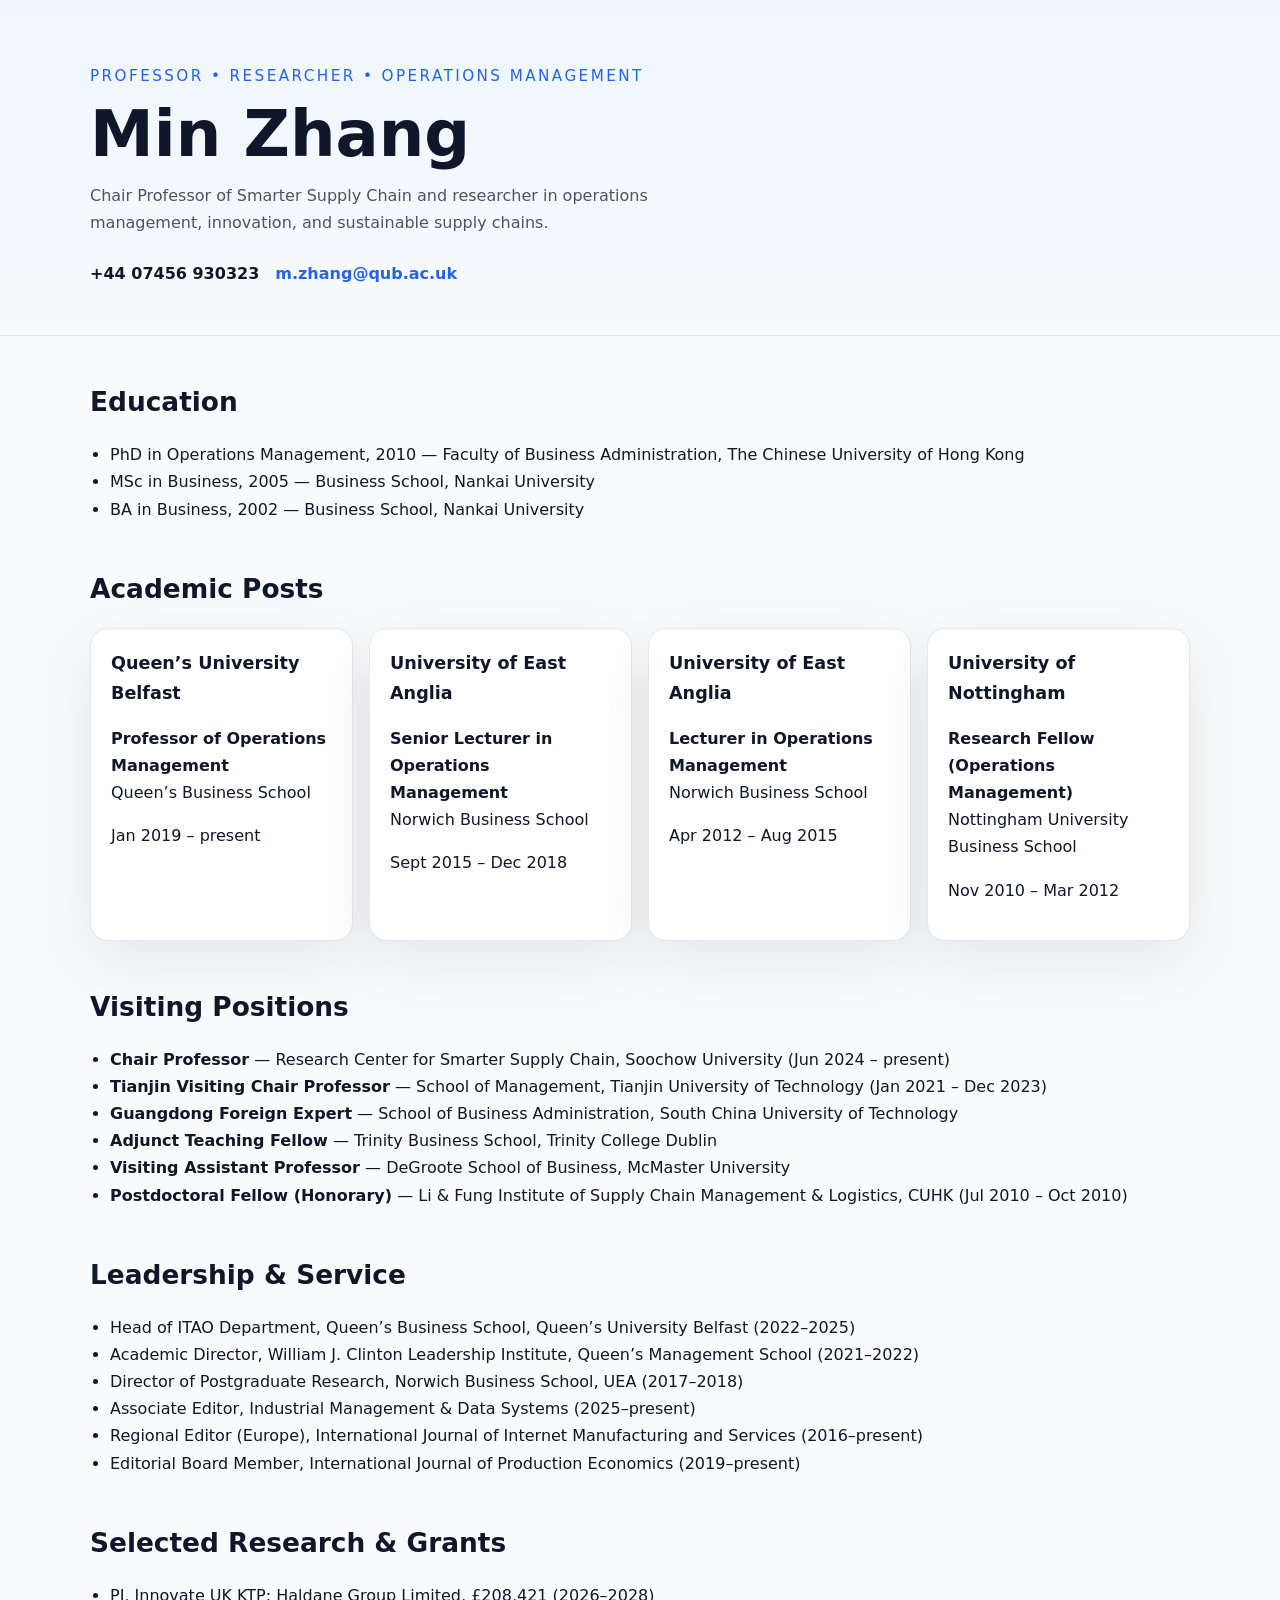
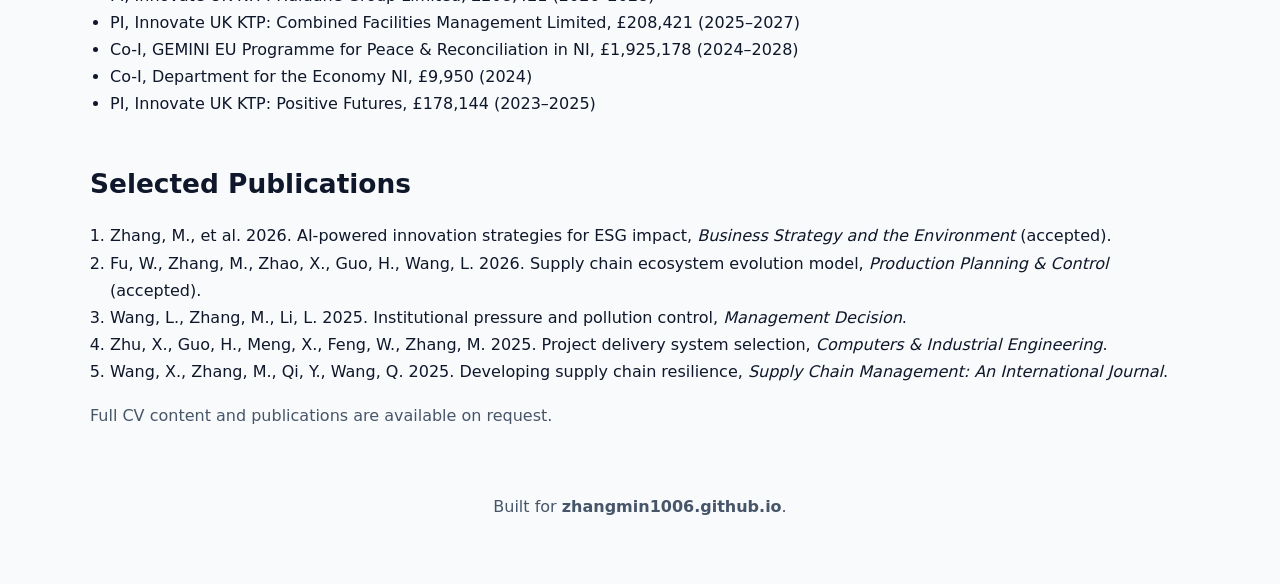
==== index.html @ 07872f47 "Initial personal website build from CV" ====
<!DOCTYPE html>
<html lang="en">
<head>
  <meta charset="UTF-8" />
  <meta name="viewport" content="width=device-width, initial-scale=1.0" />
  <title>Min Zhang | Operations Management</title>
  <link rel="stylesheet" href="styles.css" />
</head>
<body>
  <header class="hero">
    <div class="wrapper">
      <p class="eyebrow">Professor • Researcher • Operations Management</p>
      <h1>Min Zhang</h1>
      <p class="subtitle">Chair Professor of Smarter Supply Chain and researcher in operations management, innovation, and sustainable supply chains.</p>
      <div class="contact-list">
        <span>+44 07456 930323</span>
        <a href="mailto:m.zhang@qub.ac.uk">m.zhang@qub.ac.uk</a>
      </div>
    </div>
  </header>

  <main class="wrapper">
    <section id="education">
      <h2>Education</h2>
      <ul>
        <li>PhD in Operations Management, 2010 — Faculty of Business Administration, The Chinese University of Hong Kong</li>
        <li>MSc in Business, 2005 — Business School, Nankai University</li>
        <li>BA in Business, 2002 — Business School, Nankai University</li>
      </ul>
    </section>

    <section id="experience">
      <h2>Academic Posts</h2>
      <div class="card-grid">
        <article>
          <h3>Queen’s University Belfast</h3>
          <p><strong>Professor of Operations Management</strong><br />Queen’s Business School</p>
          <p>Jan 2019 – present</p>
        </article>
        <article>
          <h3>University of East Anglia</h3>
          <p><strong>Senior Lecturer in Operations Management</strong><br />Norwich Business School</p>
          <p>Sept 2015 – Dec 2018</p>
        </article>
        <article>
          <h3>University of East Anglia</h3>
          <p><strong>Lecturer in Operations Management</strong><br />Norwich Business School</p>
          <p>Apr 2012 – Aug 2015</p>
        </article>
        <article>
          <h3>University of Nottingham</h3>
          <p><strong>Research Fellow (Operations Management)</strong><br />Nottingham University Business School</p>
          <p>Nov 2010 – Mar 2012</p>
        </article>
      </div>
    </section>

    <section id="visiting">
      <h2>Visiting Positions</h2>
      <ul>
        <li><strong>Chair Professor</strong> — Research Center for Smarter Supply Chain, Soochow University (Jun 2024 – present)</li>
        <li><strong>Tianjin Visiting Chair Professor</strong> — School of Management, Tianjin University of Technology (Jan 2021 – Dec 2023)</li>
        <li><strong>Guangdong Foreign Expert</strong> — School of Business Administration, South China University of Technology</li>
        <li><strong>Adjunct Teaching Fellow</strong> — Trinity Business School, Trinity College Dublin</li>
        <li><strong>Visiting Assistant Professor</strong> — DeGroote School of Business, McMaster University</li>
        <li><strong>Postdoctoral Fellow (Honorary)</strong> — Li & Fung Institute of Supply Chain Management & Logistics, CUHK (Jul 2010 – Oct 2010)</li>
      </ul>
    </section>

    <section id="service">
      <h2>Leadership & Service</h2>
      <ul>
        <li>Head of ITAO Department, Queen’s Business School, Queen’s University Belfast (2022–2025)</li>
        <li>Academic Director, William J. Clinton Leadership Institute, Queen’s Management School (2021–2022)</li>
        <li>Director of Postgraduate Research, Norwich Business School, UEA (2017–2018)</li>
        <li>Associate Editor, Industrial Management & Data Systems (2025–present)</li>
        <li>Regional Editor (Europe), International Journal of Internet Manufacturing and Services (2016–present)</li>
        <li>Editorial Board Member, International Journal of Production Economics (2019–present)</li>
      </ul>
    </section>

    <section id="research">
      <h2>Selected Research & Grants</h2>
      <ul>
        <li>PI, Innovate UK KTP: Haldane Group Limited, £208,421 (2026–2028)</li>
        <li>PI, Innovate UK KTP: Combined Facilities Management Limited, £208,421 (2025–2027)</li>
        <li>Co-I, GEMINI EU Programme for Peace & Reconciliation in NI, £1,925,178 (2024–2028)</li>
        <li>Co-I, Department for the Economy NI, £9,950 (2024)</li>
        <li>PI, Innovate UK KTP: Positive Futures, £178,144 (2023–2025)</li>
      </ul>
    </section>

    <section id="publications">
      <h2>Selected Publications</h2>
      <ol>
        <li>Zhang, M., et al. 2026. AI-powered innovation strategies for ESG impact, <em>Business Strategy and the Environment</em> (accepted).</li>
        <li>Fu, W., Zhang, M., Zhao, X., Guo, H., Wang, L. 2026. Supply chain ecosystem evolution model, <em>Production Planning & Control</em> (accepted).</li>
        <li>Wang, L., Zhang, M., Li, L. 2025. Institutional pressure and pollution control, <em>Management Decision</em>.</li>
        <li>Zhu, X., Guo, H., Meng, X., Feng, W., Zhang, M. 2025. Project delivery system selection, <em>Computers & Industrial Engineering</em>.</li>
        <li>Wang, X., Zhang, M., Qi, Y., Wang, Q. 2025. Developing supply chain resilience, <em>Supply Chain Management: An International Journal</em>.</li>
      </ol>
      <p class="note">Full CV content and publications are available on request.</p>
    </section>
  </main>

  <footer class="footer">
    <p>Built for <strong>zhangmin1006.github.io</strong>.</p>
  </footer>
</body>
</html>
---- styles.css ----
:root {
  color-scheme: light;
  --bg: #f8fafc;
  --panel: #ffffff;
  --text: #0f172a;
  --muted: #475569;
  --accent: #2563eb;
  --border: #e2e8f0;
  --shadow: 0 20px 60px rgba(15, 23, 42, 0.08);
}

* {
  box-sizing: border-box;
}

body {
  margin: 0;
  font-family: Inter, system-ui, sans-serif;
  background: var(--bg);
  color: var(--text);
  line-height: 1.7;
}

a {
  color: var(--accent);
  text-decoration: none;
}

a:hover {
  text-decoration: underline;
}

.wrapper {
  width: min(1100px, calc(100% - 2rem));
  margin: 0 auto;
}

.hero {
  padding: 4rem 0 3rem;
  background: linear-gradient(180deg, #eff6ff 0%, #f8fafc 100%);
  border-bottom: 1px solid var(--border);
}

.eyebrow {
  margin: 0 0 0.75rem;
  font-size: 0.95rem;
  letter-spacing: 0.16em;
  text-transform: uppercase;
  color: var(--accent);
}

.hero h1 {
  margin: 0;
  font-size: clamp(2.6rem, 5vw, 4.5rem);
  line-height: 1;
}

.subtitle {
  max-width: 60ch;
  margin: 1rem 0 1.5rem;
  color: var(--muted);
}

.contact-list {
  display: flex;
  flex-wrap: wrap;
  gap: 1rem;
  font-weight: 600;
}

section {
  margin-top: 2.75rem;
}

section h2 {
  margin-bottom: 1rem;
  font-size: 1.65rem;
}

ul,
ol {
  margin: 0;
  padding-left: 1.25rem;
}

.card-grid {
  display: grid;
  gap: 1rem;
  grid-template-columns: repeat(auto-fit, minmax(240px, 1fr));
}

article {
  padding: 1.25rem;
  background: var(--panel);
  border: 1px solid var(--border);
  border-radius: 18px;
  box-shadow: var(--shadow);
}

article h3 {
  margin: 0 0 0.5rem;
  font-size: 1.1rem;
}

.note {
  margin-top: 1rem;
  color: var(--muted);
}

.footer {
  padding: 2rem 0 3rem;
  text-align: center;
  color: var(--muted);
}

@media (max-width: 600px) {
  .hero {
    padding-top: 3rem;
  }
}
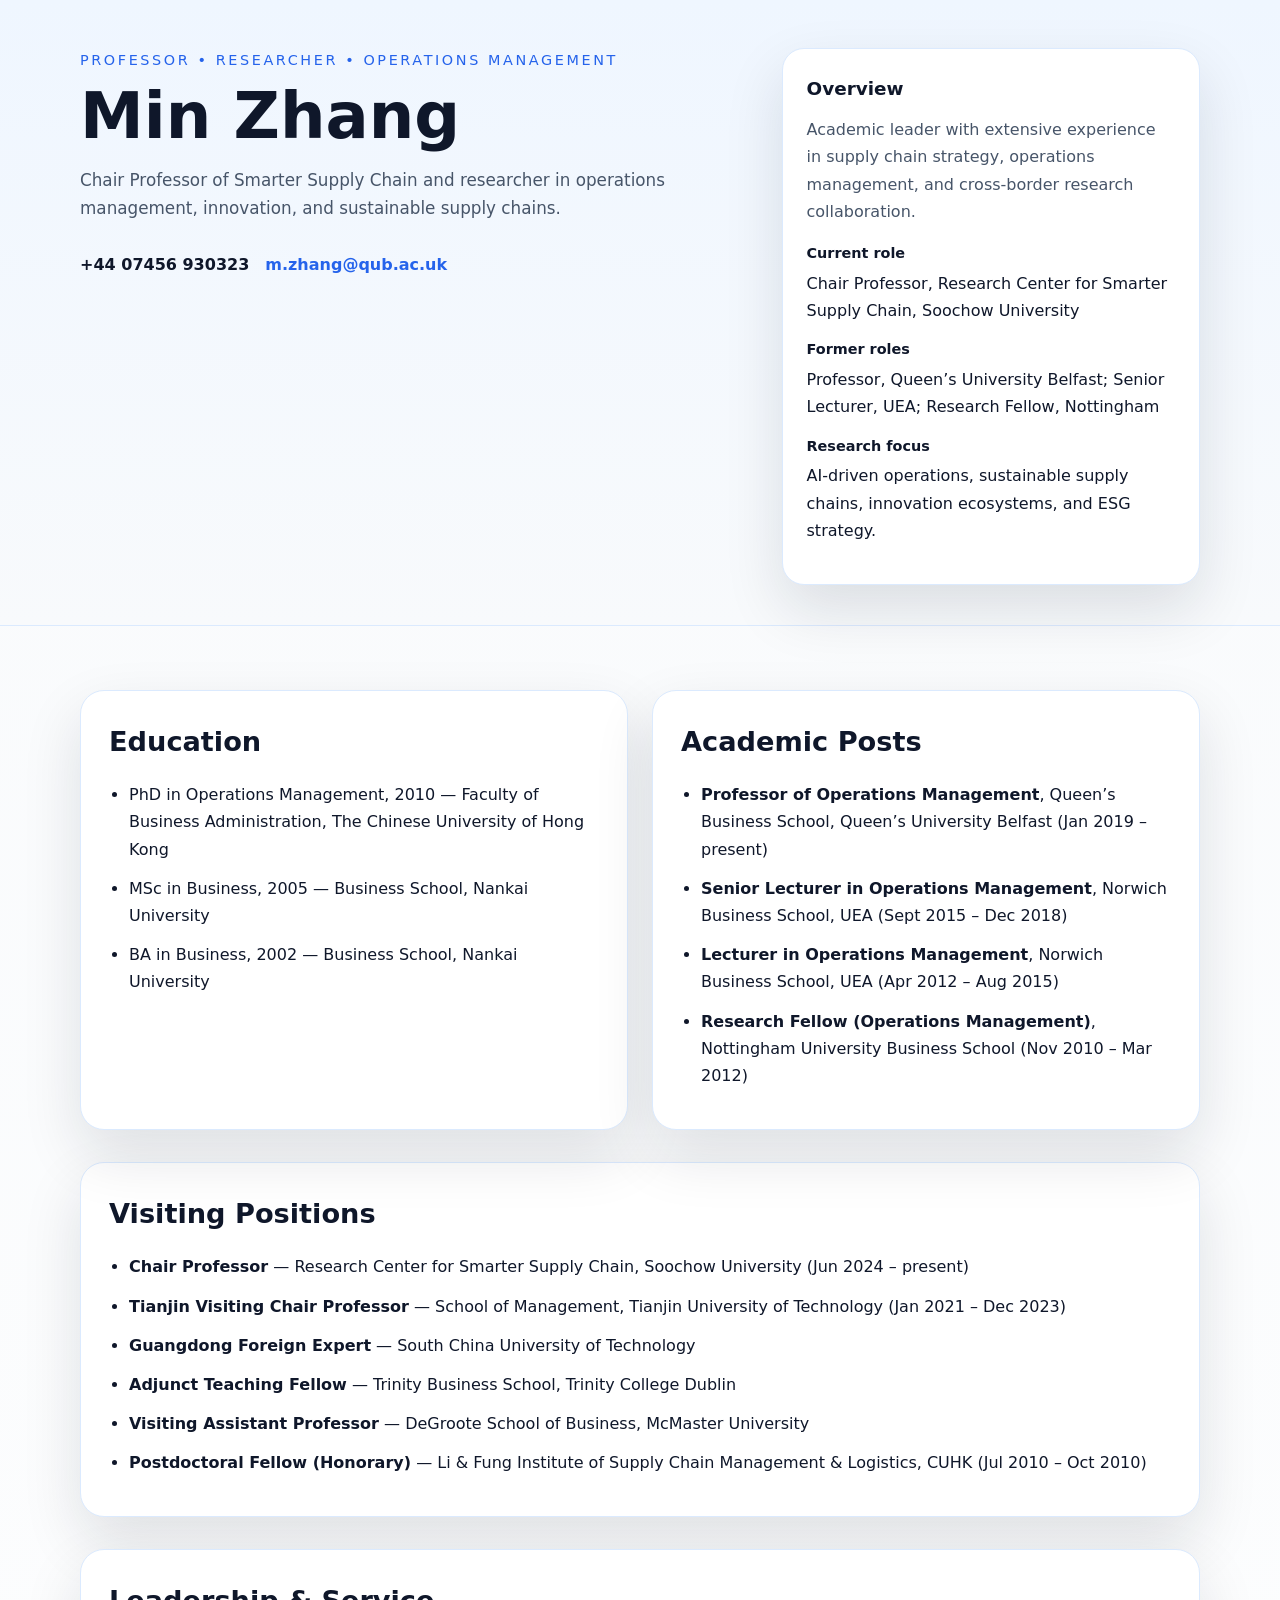
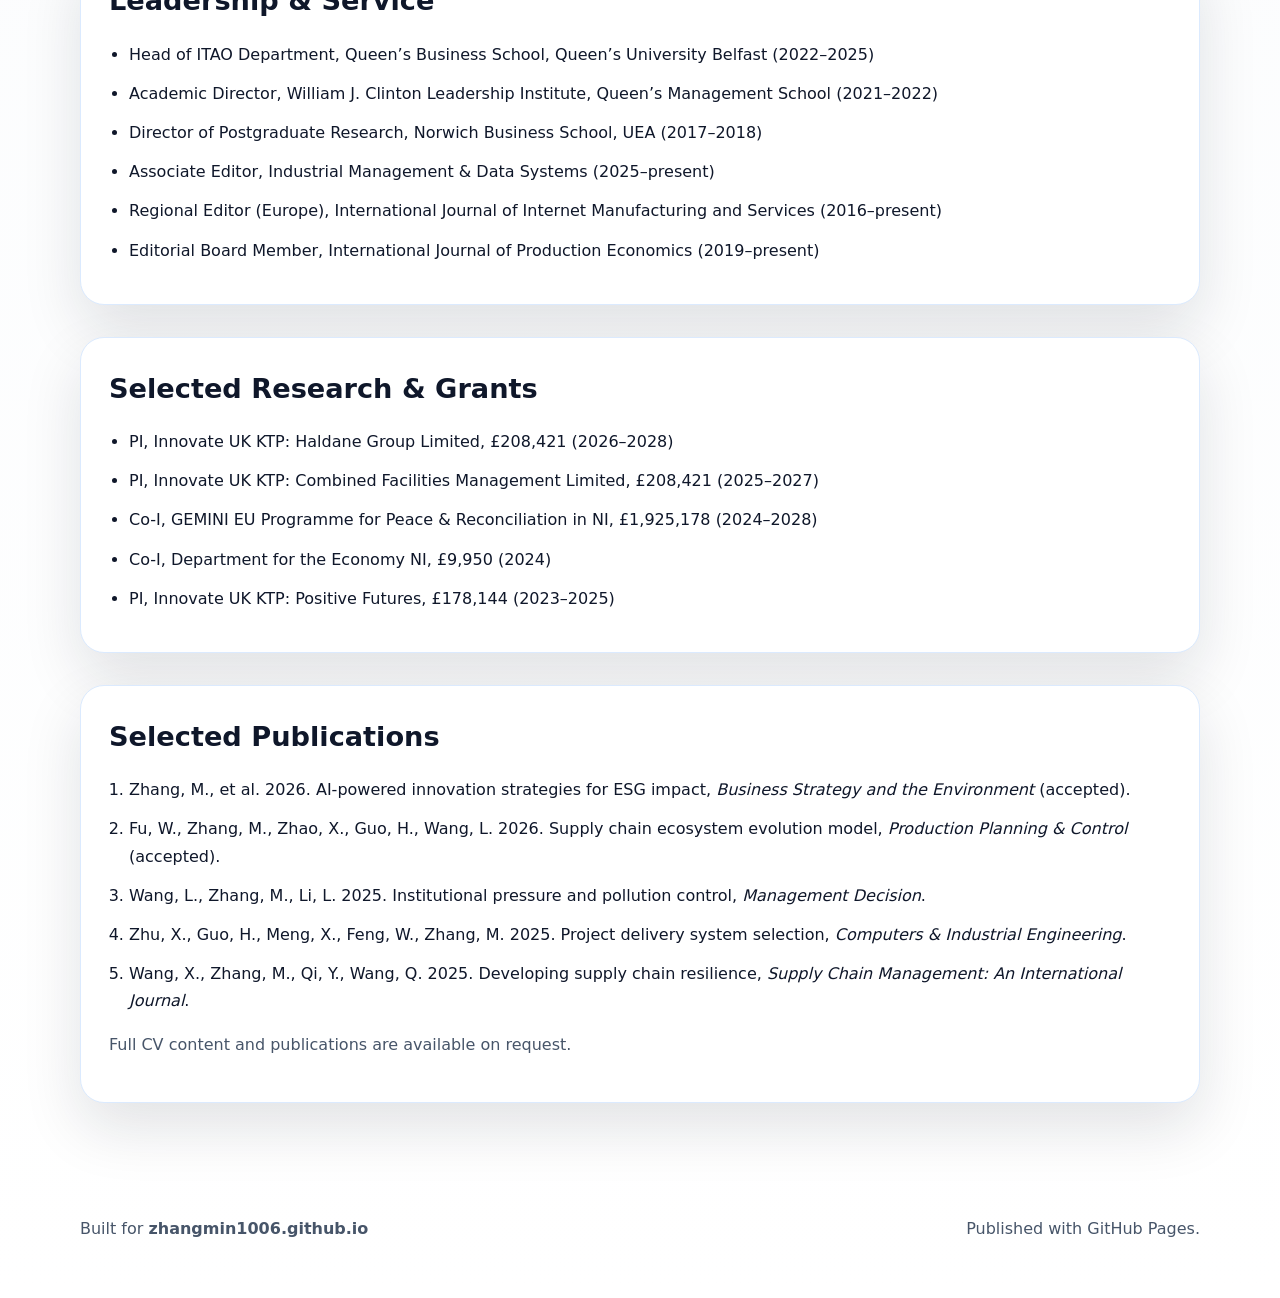
==== commit 33710743: "Revise website layout and styling" ====
--- a/index.html
+++ b/index.html
@@ -3,71 +3,81 @@
 <head>
   <meta charset="UTF-8" />
   <meta name="viewport" content="width=device-width, initial-scale=1.0" />
+  <meta name="description" content="Min Zhang | Chair Professor of Smarter Supply Chain, Operations Management researcher and academic leader." />
   <title>Min Zhang | Operations Management</title>
   <link rel="stylesheet" href="styles.css" />
 </head>
 <body>
   <header class="hero">
-    <div class="wrapper">
-      <p class="eyebrow">Professor • Researcher • Operations Management</p>
-      <h1>Min Zhang</h1>
-      <p class="subtitle">Chair Professor of Smarter Supply Chain and researcher in operations management, innovation, and sustainable supply chains.</p>
-      <div class="contact-list">
-        <span>+44 07456 930323</span>
-        <a href="mailto:m.zhang@qub.ac.uk">m.zhang@qub.ac.uk</a>
+    <div class="wrapper hero-grid">
+      <div class="hero-copy">
+        <p class="eyebrow">Professor • Researcher • Operations Management</p>
+        <h1>Min Zhang</h1>
+        <p class="subtitle">Chair Professor of Smarter Supply Chain and researcher in operations management, innovation, and sustainable supply chains.</p>
+        <div class="contact-list">
+          <span>+44 07456 930323</span>
+          <a href="mailto:m.zhang@qub.ac.uk">m.zhang@qub.ac.uk</a>
+        </div>
       </div>
+
+      <aside class="hero-aside">
+        <div class="profile-card">
+          <h2>Overview</h2>
+          <p>Academic leader with extensive experience in supply chain strategy, operations management, and cross-border research collaboration.</p>
+          <dl>
+            <div>
+              <dt>Current role</dt>
+              <dd>Chair Professor, Research Center for Smarter Supply Chain, Soochow University</dd>
+            </div>
+            <div>
+              <dt>Former roles</dt>
+              <dd>Professor, Queen’s University Belfast; Senior Lecturer, UEA; Research Fellow, Nottingham</dd>
+            </div>
+            <div>
+              <dt>Research focus</dt>
+              <dd>AI-driven operations, sustainable supply chains, innovation ecosystems, and ESG strategy.</dd>
+            </div>
+          </dl>
+        </div>
+      </aside>
     </div>
   </header>
 
   <main class="wrapper">
-    <section id="education">
-      <h2>Education</h2>
-      <ul>
-        <li>PhD in Operations Management, 2010 — Faculty of Business Administration, The Chinese University of Hong Kong</li>
-        <li>MSc in Business, 2005 — Business School, Nankai University</li>
-        <li>BA in Business, 2002 — Business School, Nankai University</li>
-      </ul>
+    <section class="section-grid">
+      <article>
+        <h2>Education</h2>
+        <ul>
+          <li>PhD in Operations Management, 2010 — Faculty of Business Administration, The Chinese University of Hong Kong</li>
+          <li>MSc in Business, 2005 — Business School, Nankai University</li>
+          <li>BA in Business, 2002 — Business School, Nankai University</li>
+        </ul>
+      </article>
+
+      <article>
+        <h2>Academic Posts</h2>
+        <ul>
+          <li><strong>Professor of Operations Management</strong>, Queen’s Business School, Queen’s University Belfast (Jan 2019 – present)</li>
+          <li><strong>Senior Lecturer in Operations Management</strong>, Norwich Business School, UEA (Sept 2015 – Dec 2018)</li>
+          <li><strong>Lecturer in Operations Management</strong>, Norwich Business School, UEA (Apr 2012 – Aug 2015)</li>
+          <li><strong>Research Fellow (Operations Management)</strong>, Nottingham University Business School (Nov 2010 – Mar 2012)</li>
+        </ul>
+      </article>
     </section>
 
-    <section id="experience">
-      <h2>Academic Posts</h2>
-      <div class="card-grid">
-        <article>
-          <h3>Queen’s University Belfast</h3>
-          <p><strong>Professor of Operations Management</strong><br />Queen’s Business School</p>
-          <p>Jan 2019 – present</p>
-        </article>
-        <article>
-          <h3>University of East Anglia</h3>
-          <p><strong>Senior Lecturer in Operations Management</strong><br />Norwich Business School</p>
-          <p>Sept 2015 – Dec 2018</p>
-        </article>
-        <article>
-          <h3>University of East Anglia</h3>
-          <p><strong>Lecturer in Operations Management</strong><br />Norwich Business School</p>
-          <p>Apr 2012 – Aug 2015</p>
-        </article>
-        <article>
-          <h3>University of Nottingham</h3>
-          <p><strong>Research Fellow (Operations Management)</strong><br />Nottingham University Business School</p>
-          <p>Nov 2010 – Mar 2012</p>
-        </article>
-      </div>
-    </section>
-
-    <section id="visiting">
+    <section id="visiting" class="card-section">
       <h2>Visiting Positions</h2>
       <ul>
         <li><strong>Chair Professor</strong> — Research Center for Smarter Supply Chain, Soochow University (Jun 2024 – present)</li>
         <li><strong>Tianjin Visiting Chair Professor</strong> — School of Management, Tianjin University of Technology (Jan 2021 – Dec 2023)</li>
-        <li><strong>Guangdong Foreign Expert</strong> — School of Business Administration, South China University of Technology</li>
+        <li><strong>Guangdong Foreign Expert</strong> — South China University of Technology</li>
         <li><strong>Adjunct Teaching Fellow</strong> — Trinity Business School, Trinity College Dublin</li>
         <li><strong>Visiting Assistant Professor</strong> — DeGroote School of Business, McMaster University</li>
         <li><strong>Postdoctoral Fellow (Honorary)</strong> — Li & Fung Institute of Supply Chain Management & Logistics, CUHK (Jul 2010 – Oct 2010)</li>
       </ul>
     </section>
 
-    <section id="service">
+    <section id="service" class="card-section">
       <h2>Leadership & Service</h2>
       <ul>
         <li>Head of ITAO Department, Queen’s Business School, Queen’s University Belfast (2022–2025)</li>
@@ -79,7 +89,7 @@
       </ul>
     </section>
 
-    <section id="research">
+    <section id="research" class="card-section">
       <h2>Selected Research & Grants</h2>
       <ul>
         <li>PI, Innovate UK KTP: Haldane Group Limited, £208,421 (2026–2028)</li>
@@ -90,7 +100,7 @@
       </ul>
     </section>
 
-    <section id="publications">
+    <section id="publications" class="card-section">
       <h2>Selected Publications</h2>
       <ol>
         <li>Zhang, M., et al. 2026. AI-powered innovation strategies for ESG impact, <em>Business Strategy and the Environment</em> (accepted).</li>
@@ -104,7 +114,10 @@
   </main>
 
   <footer class="footer">
-    <p>Built for <strong>zhangmin1006.github.io</strong>.</p>
+    <div class="wrapper footer-content">
+      <p>Built for <strong>zhangmin1006.github.io</strong></p>
+      <p>Published with GitHub Pages.</p>
+    </div>
   </footer>
 </body>
 </html>
--- a/styles.css
+++ b/styles.css
@@ -5,20 +5,28 @@
   --text: #0f172a;
   --muted: #475569;
   --accent: #2563eb;
-  --border: #e2e8f0;
-  --shadow: 0 20px 60px rgba(15, 23, 42, 0.08);
+  --border: #dbeafe;
+  --shadow: 0 25px 60px rgba(15, 23, 42, 0.12);
 }
 
 * {
   box-sizing: border-box;
 }
 
+html {
+  scroll-behavior: smooth;
+}
+
 body {
   margin: 0;
-  font-family: Inter, system-ui, sans-serif;
-  background: var(--bg);
+  font-family: Inter, system-ui, -apple-system, BlinkMacSystemFont, "Segoe UI", sans-serif;
+  background: linear-gradient(180deg, #f8fafc 0%, #ffffff 100%);
   color: var(--text);
   line-height: 1.7;
+}
+
+img {
+  max-width: 100%;
 }
 
 a {
@@ -26,39 +34,48 @@
   text-decoration: none;
 }
 
-a:hover {
+a:hover,
+a:focus {
   text-decoration: underline;
 }
 
 .wrapper {
-  width: min(1100px, calc(100% - 2rem));
+  width: min(1120px, calc(100% - 2rem));
   margin: 0 auto;
 }
 
 .hero {
-  padding: 4rem 0 3rem;
+  padding: 3rem 0 2.5rem;
   background: linear-gradient(180deg, #eff6ff 0%, #f8fafc 100%);
   border-bottom: 1px solid var(--border);
 }
 
+.hero-grid {
+  display: grid;
+  grid-template-columns: 1.6fr 1fr;
+  gap: 2rem;
+  align-items: start;
+}
+
 .eyebrow {
   margin: 0 0 0.75rem;
-  font-size: 0.95rem;
-  letter-spacing: 0.16em;
+  font-size: 0.9rem;
+  letter-spacing: 0.18em;
   text-transform: uppercase;
   color: var(--accent);
 }
 
 .hero h1 {
   margin: 0;
-  font-size: clamp(2.6rem, 5vw, 4.5rem);
-  line-height: 1;
+  font-size: clamp(3rem, 5vw, 4.4rem);
+  line-height: 1.02;
 }
 
 .subtitle {
   max-width: 60ch;
-  margin: 1rem 0 1.5rem;
-  color: var(--muted);
+  margin: 1rem 0 1.75rem;
+  color: var(--muted);
+  font-size: 1.05rem;
 }
 
 .contact-list {
@@ -66,15 +83,76 @@
   flex-wrap: wrap;
   gap: 1rem;
   font-weight: 600;
+  color: var(--text);
+}
+
+.hero-aside {
+  display: grid;
+  gap: 1rem;
+}
+
+.profile-card {
+  padding: 1.5rem;
+  border-radius: 22px;
+  background: var(--panel);
+  border: 1px solid var(--border);
+  box-shadow: var(--shadow);
+}
+
+.profile-card h2 {
+  margin-top: 0;
+  margin-bottom: 0.75rem;
+  font-size: 1.15rem;
+}
+
+.profile-card p {
+  margin: 0 0 1rem;
+  color: var(--muted);
+}
+
+.profile-card dl {
+  display: grid;
+  gap: 0.85rem;
+}
+
+.profile-card dt {
+  font-size: 0.9rem;
+  font-weight: 700;
+  margin-bottom: 0.25rem;
+}
+
+.profile-card dd {
+  margin: 0;
+  color: var(--text);
+}
+
+main {
+  padding: 2rem 0 4rem;
+}
+
+.section-grid {
+  display: grid;
+  gap: 1.5rem;
+  grid-template-columns: repeat(2, minmax(0, 1fr));
+}
+
+.card-section,
+article {
+  background: var(--panel);
+  border: 1px solid var(--border);
+  border-radius: 24px;
+  padding: 1.75rem;
+  box-shadow: var(--shadow);
 }
 
 section {
-  margin-top: 2.75rem;
+  margin-top: 2rem;
 }
 
 section h2 {
+  margin-top: 0;
   margin-bottom: 1rem;
-  font-size: 1.65rem;
+  font-size: 1.7rem;
 }
 
 ul,
@@ -83,22 +161,18 @@
   padding-left: 1.25rem;
 }
 
+li {
+  margin-bottom: 0.75rem;
+}
+
 .card-grid {
   display: grid;
-  gap: 1rem;
-  grid-template-columns: repeat(auto-fit, minmax(240px, 1fr));
-}
-
-article {
-  padding: 1.25rem;
-  background: var(--panel);
-  border: 1px solid var(--border);
-  border-radius: 18px;
-  box-shadow: var(--shadow);
+  gap: 1.25rem;
+  grid-template-columns: repeat(auto-fit, minmax(220px, 1fr));
 }
 
 article h3 {
-  margin: 0 0 0.5rem;
+  margin: 0 0 0.65rem;
   font-size: 1.1rem;
 }
 
@@ -108,13 +182,44 @@
 }
 
 .footer {
-  padding: 2rem 0 3rem;
-  text-align: center;
-  color: var(--muted);
-}
-
-@media (max-width: 600px) {
+  padding: 2rem 0 2.5rem;
+  color: var(--muted);
+}
+
+.footer-content {
+  display: flex;
+  justify-content: space-between;
+  gap: 1rem;
+  flex-wrap: wrap;
+}
+
+@media (max-width: 950px) {
+  .hero-grid,
+  .section-grid {
+    grid-template-columns: 1fr;
+  }
+}
+
+@media (max-width: 720px) {
   .hero {
-    padding-top: 3rem;
-  }
-}
+    padding-top: 2.2rem;
+  }
+
+  .subtitle {
+    font-size: 1rem;
+  }
+}
+
+@media (max-width: 520px) {
+  .wrapper {
+    width: min(100%, calc(100% - 1.5rem));
+  }
+
+  .contact-list {
+    flex-direction: column;
+  }
+
+  .profile-card {
+    padding: 1.25rem;
+  }
+}
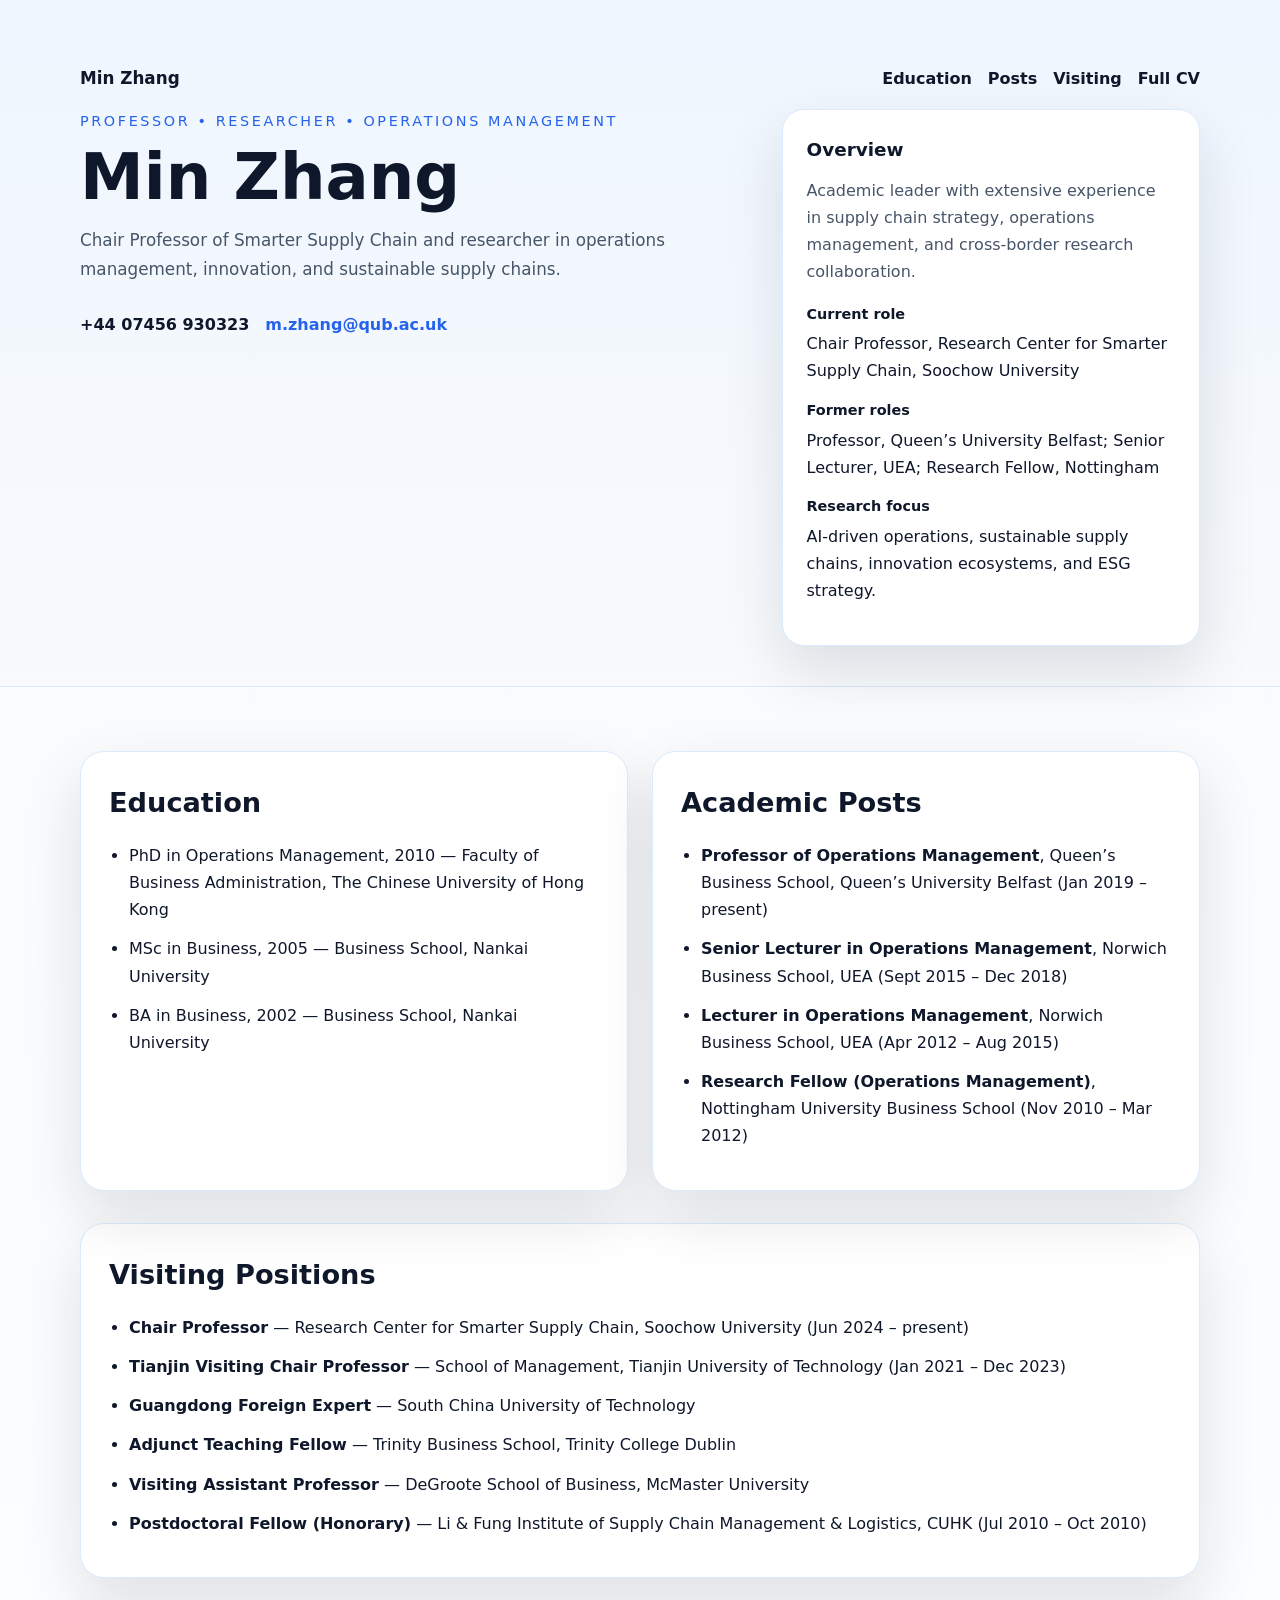
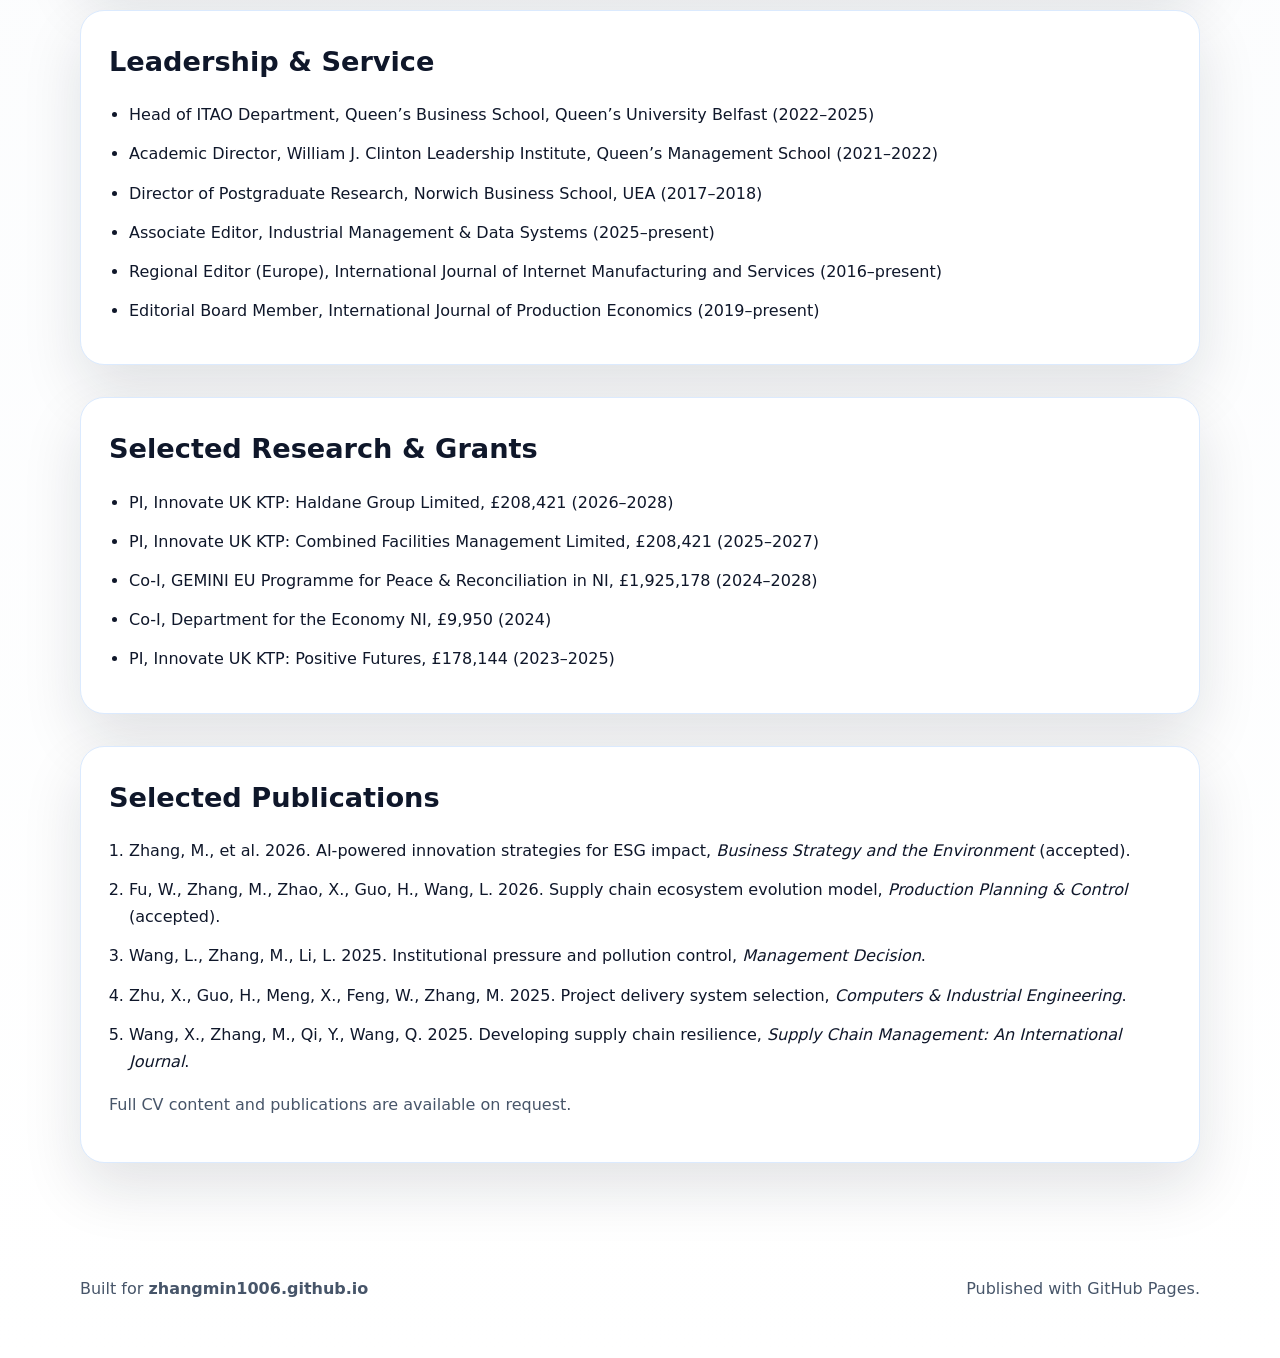
==== commit a1a5e148: "Add full CV page and navigation" ====
--- a/index.html
+++ b/index.html
@@ -9,6 +9,16 @@
 </head>
 <body>
   <header class="hero">
+    <nav class="site-nav wrapper">
+      <a class="nav-brand" href="index.html">Min Zhang</a>
+      <div class="nav-links">
+        <a href="#education">Education</a>
+        <a href="#experience">Posts</a>
+        <a href="#visiting">Visiting</a>
+        <a href="cv.html">Full CV</a>
+      </div>
+    </nav>
+
     <div class="wrapper hero-grid">
       <div class="hero-copy">
         <p class="eyebrow">Professor • Researcher • Operations Management</p>
--- a/styles.css
+++ b/styles.css
@@ -34,6 +34,53 @@
   text-decoration: none;
 }
 
+.site-nav {
+  display: flex;
+  justify-content: space-between;
+  align-items: center;
+  padding: 1rem 0;
+  gap: 1rem;
+}
+
+.nav-brand {
+  font-weight: 700;
+  font-size: 1.05rem;
+  color: var(--text);
+}
+
+.nav-links {
+  display: flex;
+  flex-wrap: wrap;
+  gap: 1rem;
+}
+
+.nav-links a {
+  font-weight: 600;
+  color: var(--text);
+}
+
+.nav-links a:hover {
+  color: var(--accent);
+}
+
+.mini-list {
+  list-style: none;
+  padding: 0;
+  margin: 0;
+}
+
+.mini-list li {
+  margin-bottom: 0.75rem;
+}
+
+.mini-list li:last-child {
+  margin-bottom: 0;
+}
+
+.small-hero {
+  padding-bottom: 1rem;
+}
+
 a:hover,
 a:focus {
   text-decoration: underline;
